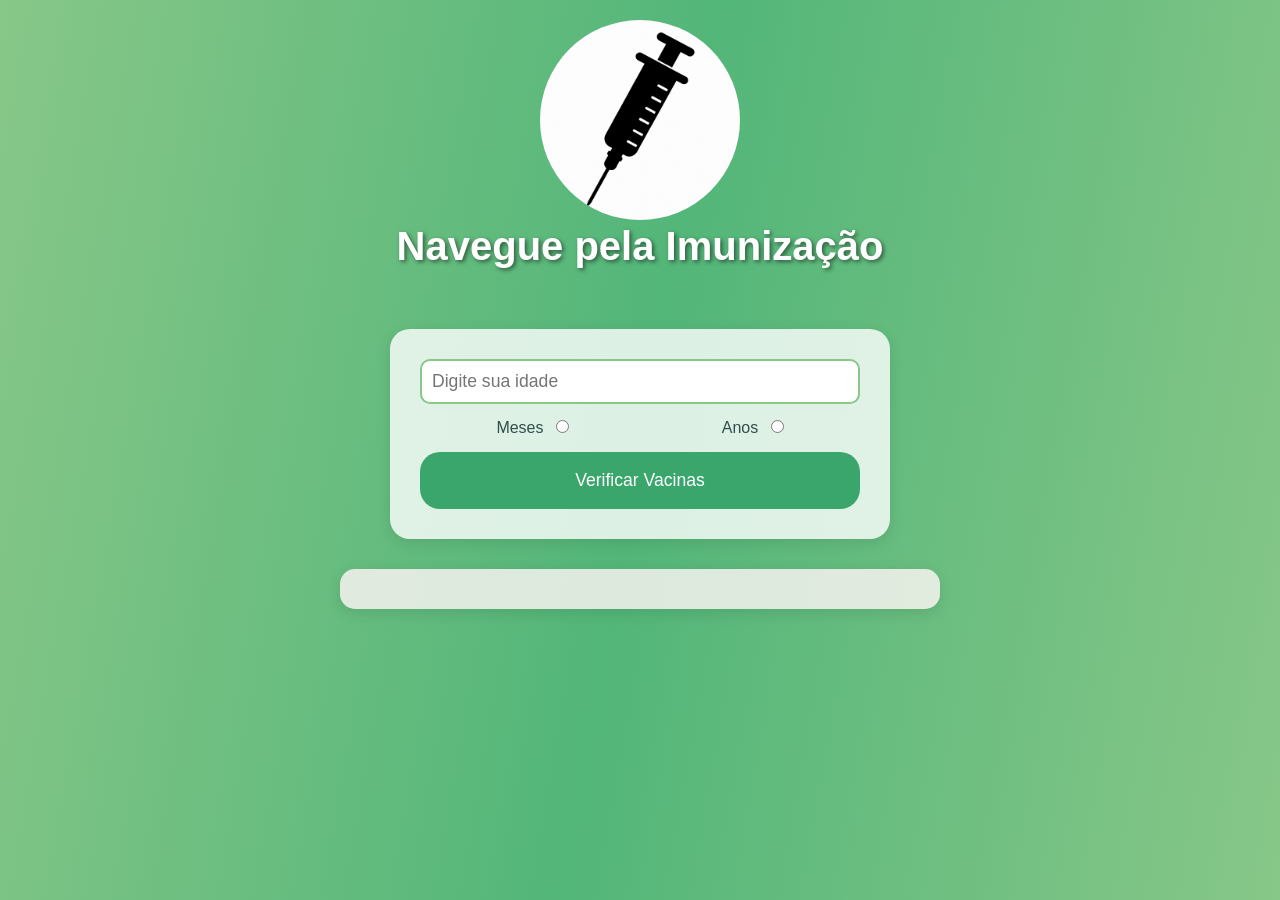
==== index.html @ b2a1108e "renomeei o arquivo" ====
<!DOCTYPE html>
<html lang="en">
<head>
    <meta charset="UTF-8">
    <meta name="viewport" content="width=device-width, initial-scale=1.0">
    <title>Navegue pela Imunização</title>
    <link rel="stylesheet" href="Style.css">
</head>
<body>
    <header>
      <div>
        <img src="img/ChatGPT Image 7 de jul. de 2025, 18_19_42.png" alt="" class="img_topo">
      </div>
      <h1>Navegue pela Imunização</h1>
    </header>

     <section id="caixaIdade">
       <div class="input-idade">
            <input type="number" id="idade" name="idade" min="0" required placeholder="Digite sua idade"> 
                    
          <div class="radio">
             <label for="meses">   Meses
               <input type="radio" id="meses" name="mes_ano" value="mes">
            </label>
                    
            <label for="anos">  Anos
               <input type="radio" id="anos" name="mes_ano" value="ano">
             </label>
          </div> <!--radio-->
            <button type="button" id="verificar" onclick="verificarVacinas()">Verificar Vacinas</button>
       </div> <!--input-idade-->
     </section> <!--caixa-idade-->
            
    <div id="res" class="resultado-scroll"></div>

     <div id="sidebar" class="sidebar">
          <div id="infoVac"></div>
                <button onclick="fecharSidebar()">Fechar</button>
         
           </div>
        </div>

<script src="script.js"></script>
</body>
</html>
---- Style.css ----
/* Reset básico */
* {
  margin: 0;
  padding: 0;
  box-sizing: border-box;
  font-family: 'Segoe UI', Tahoma, Geneva, Verdana, sans-serif;

}

/* Fundo geral com gradiente verde suave */

.img_topo{
  width:200px;
  height: 200px;
  object-fit: cover;
  border-radius: 50%;
}
body {
  background: linear-gradient(100deg, #87c788,#53b679, #87c788);
  min-height: 100vh;
  display: flex;
  flex-direction: column;
  align-items: center;
}

/* Cabeçalho */
header {
  color: #000;
  padding: 20px;
  width: 100%;
  text-align: center;
}

header h1 {
  text-shadow: 2px 2px 4px rgba(0, 0, 0, 0.5);
  color:#fff;
  font-size: 2.5em;
}

/* Seção da idade */
#caixaIdade {
  background-color: #ffffffcc;
  margin-top: 40px;
  padding: 30px;
  border-radius: 20px;
  box-shadow: 0 4px 15px rgba(0, 0, 0, 0.1);
  width: 90%;
  max-width: 500px;
}

/* Input + botão */
.input-idade {
  display: flex;
  flex-direction: column;
  gap: 15px;
}

/* Estilo do input de idade */
.input-idade input[type="number"] {
  padding: 10px;
  font-size: 1.1em;
  border: 2px solid #87c788;
  border-radius: 10px;
  outline: none;
  transition: border-color 0.3s;
}

.input-idade input[type="number"]:focus {
  border-color: #3aa66c;
}

/* Radios (meses/anos) */
.radio {
  display: flex;
  justify-content: space-around;
  font-size: 1em;
  color: #2f4f4f;
}

.radio input[type="radio"] {
  margin-left: 8px;
}

/* Botão */
#verificar {
  background-color: #3aa66c;
  color: white;
  border: none;
  padding: 18px;
  font-size: 1.1em;
  border-radius: 20px;
  cursor: pointer;
  transition: background-color 0.3s;
}

#verificar:hover {
  background-color: #2d8c59;
}

/* Resultado */
#res.resultado-scroll {
  margin-top: 30px;
  background-color: #fff7f7cc;
  padding: 20px;
  border-radius: 15px;
  max-width: 600px;
  width: 90%;
  box-shadow: 0 4px 15px rgba(0, 0, 0, 0.1);
  max-height: 300px;
  overflow-y: auto;
}

/* Sidebar */
.sidebar {
  position: fixed;
  top: 0;
  right: -100%;
  width: 400px;
  height: 100%;
  background-image: url(background_side.png);
  box-shadow: -4px 0 10px rgba(0, 0, 0, 0.1);
  padding: 20px;
  transition: right 0.3s ease-in-out;
  z-index: 1000;
  overflow-y: auto;
  color:#000;
  
}

.sidebar.active {
  right: 0;
}

.sidebar button {
  background-color: rgba(255, 255, 255, 0.9);
  font-weight: 600;
  border: none;
  padding: 10px;
  margin-top: 20px;
  border-radius: 8px;
  cursor: pointer;
  width: 30%;
}

.sidebar button:hover {
  background-color: #2d8c59;
}

.sidebar h2{
  padding: 10px;
  margin-bottom: 10px;
}

.sidebar p{
  font-size: 1.1rem;
  letter-spacing: 1px;
  line-height: 1.6;

}

/*elementos das informações do hyml*/

.txt-idade{
  margin-top:10px;
  padding: 10px;
  color: #000;
  font-weight:600;
  font-size: 1.4em;
}

.vacinas button{
  padding: 8px;
  border-radius: 15px;
  cursor: pointer;
  border-style: none;
  background-color: #fff;
  font-size: 1.2em;
  transition: 1s;
}

.vacinas button:hover{
  background-color:#2f4f4f;
}

.idade_indicada{
  padding-top:8px;
  padding-bottom: 5px;
  letter-spacing: 1px;
  line-height: 1.3;
}

.locais_disponivel{
  font-weight: 600;
  letter-spacing: 1px;
  line-height: 1.6;
}
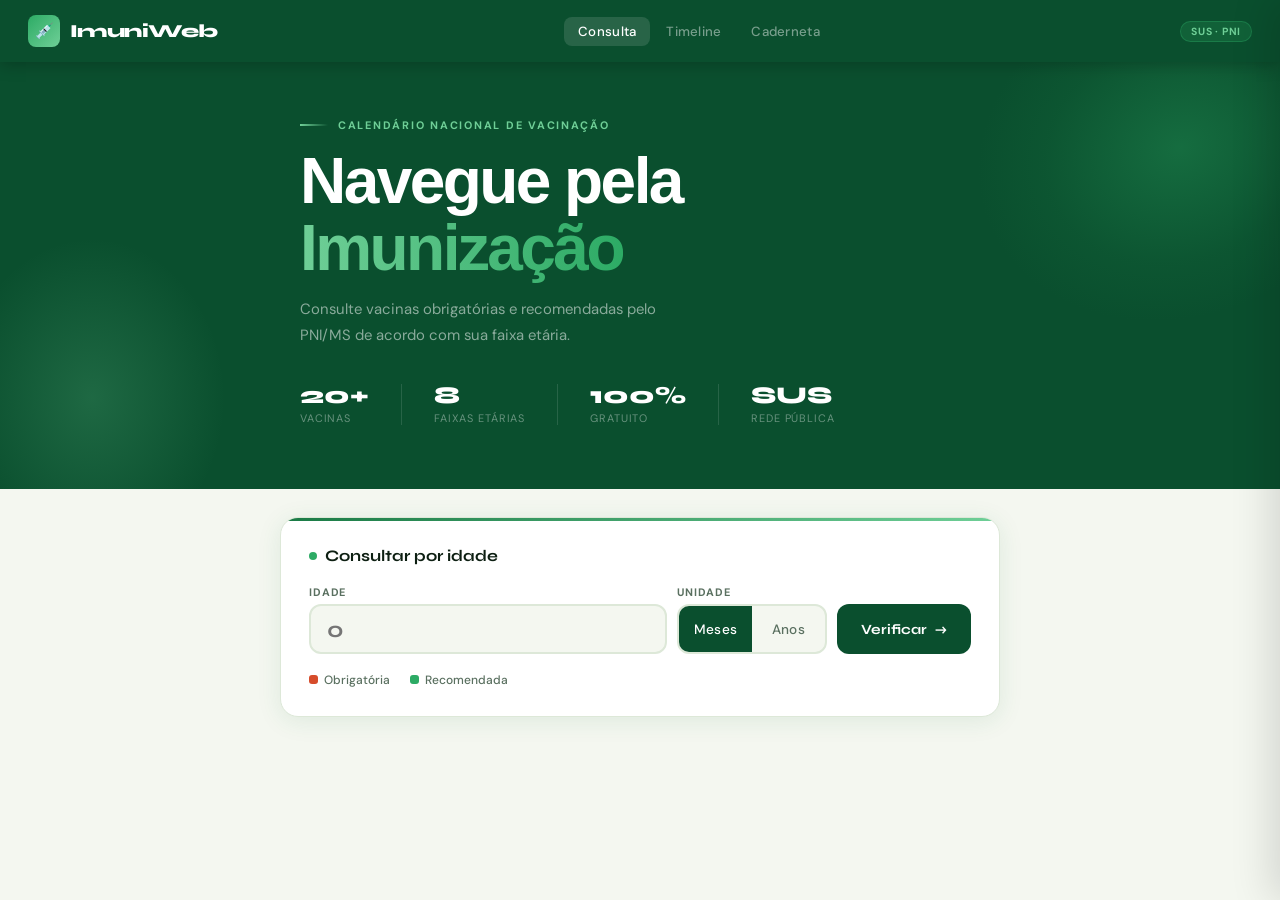
==== commit 70669f7e: "Adiciona novas funcionaidades, Adiciona timeline e caderneta, altera css, html e javaScript" ====
--- a/index.html
+++ b/index.html
@@ -1,45 +1,147 @@
 <!DOCTYPE html>
-<html lang="en">
+<html lang="pt-BR">
 <head>
-    <meta charset="UTF-8">
-    <meta name="viewport" content="width=device-width, initial-scale=1.0">
-    <title>Navegue pela Imunização</title>
-    <link rel="stylesheet" href="Style.css">
+  <meta charset="UTF-8" />
+  <meta name="viewport" content="width=device-width, initial-scale=1.0" />
+  <title>ImuniWeb — Navegue pela Imunização</title>
+  <link rel="preconnect" href="https://fonts.googleapis.com" />
+  <link rel="preconnect" href="https://fonts.gstatic.com" crossorigin />
+  <link href="https://fonts.googleapis.com/css2?family=Syne:wght@400;600;700;800&family=DM+Sans:ital,opsz,wght@0,9..40,300;0,9..40,400;0,9..40,500;1,9..40,300&display=swap" rel="stylesheet" />
+  <link rel="stylesheet" href="style.css" />
 </head>
 <body>
-    <header>
+
+  <!-- ── HEADER ── -->
+  <header>
+    <div class="logo">
+      <div class="logo-pill">💉</div>
+      ImuniWeb
+    </div>
+    <nav class="nav-tabs">
+      <button class="nav-tab active" data-page="consulta">Consulta</button>
+      <button class="nav-tab" data-page="timeline">Timeline</button>
+      <button class="nav-tab" data-page="caderneta">Caderneta</button>
+    </nav>
+    <div class="badge-sus">SUS · PNI</div>
+  </header>
+
+  <!-- ── HERO ── -->
+  <section class="hero">
+    <div class="hero-bg">
+      <div class="hero-bg-grid"></div>
+      <div class="hero-bg-circle1"></div>
+      <div class="hero-bg-circle2"></div>
+    </div>
+    <div class="hero-inner">
+      <div class="eyebrow">Calendário Nacional de Vacinação</div>
+      <h1>Navegue pela<br><em>Imunização</em></h1>
+      <p class="hero-sub">
+        Consulte vacinas obrigatórias e recomendadas pelo PNI/MS de acordo
+        com sua faixa etária. 
+      </p>
+      <div class="stats">
+        <div class="stat"><span class="sn">20+</span><span class="sl">Vacinas</span></div>
+        <div class="sdiv"></div>
+        <div class="stat"><span class="sn">8</span><span class="sl">Faixas etárias</span></div>
+        <div class="sdiv"></div>
+        <div class="stat"><span class="sn">100%</span><span class="sl">Gratuito</span></div>
+        <div class="sdiv"></div>
+        <div class="stat"><span class="sn">SUS</span><span class="sl">Rede pública</span></div>
+      </div>
+    </div>
+  </section>
+
+  <!-- ── MAIN ── -->
+  <main class="views">
+
+    <!-- PAGE: CONSULTA -->
+    <div class="page active" id="page-consulta">
+
+      <div class="card">
+        <div class="card-head">
+          <div class="pulse-dot"></div>
+          Consultar por idade
+        </div>
+        <div class="irow">
+          <div class="iw">
+            <span class="ilabel">Idade</span>
+            <input type="number" id="idadeInput" class="inum" min="0" placeholder="0" />
+          </div>
+          <div>
+            <span class="ilabel">Unidade</span>
+            <div class="toggle">
+              <button class="tbtn active" id="btnM">Meses</button>
+              <button class="tbtn" id="btnA">Anos</button>
+            </div>
+          </div>
+          <button class="btn-go" id="btnVerificar">
+            <span>Verificar</span>
+            <span class="arr">→</span>
+          </button>
+        </div>
+        <div class="legend">
+          <div class="leg"><div class="ldot ob"></div>Obrigatória</div>
+          <div class="leg"><div class="ldot rec"></div>Recomendada</div>
+        </div>
+      </div>
+
+      <div id="filterArea" class="hidden">
+        <div class="search-wrap">
+          <span class="search-ico">🔍</span>
+          <input class="search-inp" id="searchInp" placeholder="Buscar vacina ou doença…" />
+        </div>
+        <div class="filter-row">
+          <button class="fpill active" data-filtro="todos">Todas</button>
+          <button class="fpill ob"     data-filtro="ob">Obrigatórias</button>
+          <button class="fpill rec"    data-filtro="rec">Recomendadas</button>
+        </div>
+      </div>
+
+      <div id="resultsArea"></div>
+    </div>
+
+    <!-- PAGE: TIMELINE -->
+    <div class="page" id="page-timeline">
+      <div class="card">
+        <div class="card-head">📅 Calendário completo por fase</div>
+        <p class="card-desc">
+          Todas as vacinas organizadas por faixa etária, do nascimento à
+          terceira idade. Toque em qualquer vacina para ver detalhes.
+        </p>
+      </div>
+      <div class="timeline" id="timelineContainer"></div>
+    </div>
+
+    <!-- PAGE: CADERNETA -->
+    <div class="page" id="page-caderneta">
+      <div class="cad-info">
+        <h3>Minha Caderneta Virtual</h3>
+        <p>
+          Marque as vacinas que você já tomou para acompanhar sua proteção.
+          Os dados ficam salvos nesta sessão.
+        </p>
+      </div>
+      <div id="progressArea"></div>
+      <div class="cad-check-list" id="cadList"></div>
+    </div>
+
+  </main>
+
+  <!-- ── OVERLAY ── -->
+  <div class="overlay" id="overlay"></div>
+
+  <!-- ── DRAWER ── -->
+  <aside class="drawer" id="drawer" aria-hidden="true">
+    <div class="dhead">
       <div>
-        <img src="img/ChatGPT Image 7 de jul. de 2025, 18_19_42.png" alt="" class="img_topo">
+        <div class="dtype" id="dType"></div>
+        <div class="dtitle" id="dTitle"></div>
       </div>
-      <h1>Navegue pela Imunização</h1>
-    </header>
+      <button class="btn-close" id="btnFechar" aria-label="Fechar">✕</button>
+    </div>
+    <div class="dbody" id="dBody"></div>
+  </aside>
 
-     <section id="caixaIdade">
-       <div class="input-idade">
-            <input type="number" id="idade" name="idade" min="0" required placeholder="Digite sua idade"> 
-                    
-          <div class="radio">
-             <label for="meses">   Meses
-               <input type="radio" id="meses" name="mes_ano" value="mes">
-            </label>
-                    
-            <label for="anos">  Anos
-               <input type="radio" id="anos" name="mes_ano" value="ano">
-             </label>
-          </div> <!--radio-->
-            <button type="button" id="verificar" onclick="verificarVacinas()">Verificar Vacinas</button>
-       </div> <!--input-idade-->
-     </section> <!--caixa-idade-->
-            
-    <div id="res" class="resultado-scroll"></div>
-
-     <div id="sidebar" class="sidebar">
-          <div id="infoVac"></div>
-                <button onclick="fecharSidebar()">Fechar</button>
-         
-           </div>
-        </div>
-
-<script src="script.js"></script>
+  <script src="script.js"></script>
 </body>
 </html>
--- a/style.css
+++ b/style.css
@@ -0,0 +1,966 @@
+
+/* ── RESET & VARS ── */
+*, *::before, *::after {
+  box-sizing: border-box;
+  margin: 0;
+  padding: 0;
+}
+
+:root {
+  --ink:        #0d1f12;
+  --ink2:       #1a3320;
+  --surface:    #f4f7f0;
+  --card:       #ffffff;
+
+  --green-1:    #0a4f2e;   /* escuro — hero, header */
+  --green-2:    #1a7a45;   /* médio — acento forte   */
+  --green-3:    #2dab65;   /* vibrante — hover, CTA  */
+  --green-4:    #6fcf97;   /* claro — highlights     */
+  --green-5:    #d4f0e0;   /* suave — backgrounds    */
+
+  --obrig:      #d64c2b;
+  --recom:      #2dab65;
+
+  --muted:      #5a7060;
+  --border:     #dde8d8;
+  --shadow:     0 4px 24px rgba(26, 122, 69, 0.10);
+
+  --radius-lg:  18px;
+  --radius-md:  12px;
+  --radius-sm:  8px;
+}
+
+html, body { height: 100%; }
+
+body {
+  font-family: 'DM Sans', sans-serif;
+  background: var(--surface);
+  color: var(--ink);
+  min-height: 100vh;
+  overflow-x: hidden;
+  -webkit-font-smoothing: antialiased;
+}
+
+.hidden { display: none !important; }
+
+
+/* ═══════════════════════
+   HEADER
+═══════════════════════ */
+header {
+  background: var(--green-1);
+  padding: 0 1.75rem;
+  position: sticky;
+  top: 0;
+  z-index: 100;
+  display: flex;
+  align-items: center;
+  justify-content: space-between;
+  height: 62px;
+  box-shadow: 0 2px 16px rgba(0,0,0,0.25);
+}
+
+.logo {
+  font-family: 'Syne', sans-serif;
+  font-weight: 800;
+  font-size: 1.15rem;
+  color: #fff;
+  letter-spacing: -0.03em;
+  display: flex;
+  align-items: center;
+  gap: 10px;
+  flex-shrink: 0;
+}
+
+.logo-pill {
+  background: linear-gradient(135deg, var(--green-3), var(--green-4));
+  width: 32px;
+  height: 32px;
+  border-radius: var(--radius-sm);
+  display: flex;
+  align-items: center;
+  justify-content: center;
+  font-size: 0.95rem;
+}
+
+.nav-tabs { display: flex; gap: 2px; }
+
+.nav-tab {
+  background: transparent;
+  border: none;
+  color: rgba(255,255,255,0.45);
+  font-family: 'DM Sans', sans-serif;
+  font-size: 0.83rem;
+  font-weight: 500;
+  padding: 6px 14px;
+  border-radius: var(--radius-sm);
+  cursor: pointer;
+  transition: background 0.2s, color 0.2s;
+  letter-spacing: 0.02em;
+}
+
+.nav-tab.active,
+.nav-tab:hover {
+  background: rgba(255,255,255,0.12);
+  color: #fff;
+}
+
+.badge-sus {
+  font-size: 0.65rem;
+  background: rgba(45,171,101,0.2);
+  color: var(--green-4);
+  border: 1px solid rgba(45,171,101,0.35);
+  padding: 3px 10px;
+  border-radius: 20px;
+  font-weight: 700;
+  letter-spacing: 0.07em;
+  text-transform: uppercase;
+  flex-shrink: 0;
+}
+
+
+/* ═══════════════════════
+   HERO
+═══════════════════════ */
+.hero {
+  position: relative;
+  overflow: hidden;
+  padding: 3.5rem 1.75rem 4rem;
+  background: var(--green-1);
+}
+
+.hero-bg {
+  position: absolute;
+  inset: 0;
+  pointer-events: none;
+  z-index: 0;
+}
+
+/* Grade de pontos verdes */
+.hero-bg-grid {
+  position: absolute;
+  inset: 0;
+  background-size: 28px 28px;
+}
+
+/* Blob orgânico 1 — canto superior direito */
+.hero-bg-circle1 {
+  position: absolute;
+  top: -100px;
+  right: -120px;
+  width: 500px;
+  height: 500px;
+  background: radial-gradient(
+    ellipse 55% 45% at 60% 40%,
+    rgba(45,171,101,0.32) 0%,
+    rgba(26,122,69,0.15) 50%,
+    transparent 75%
+  );
+  transform: rotate(-20deg);
+}
+
+/* Blob orgânico 2 — canto inferior esquerdo */
+.hero-bg-circle2 {
+  position: absolute;
+  bottom: -80px;
+  left: -60px;
+  width: 380px;
+  height: 380px;
+  background: radial-gradient(
+    ellipse 50% 60% at 40% 55%,
+    rgba(111,207,151,0.2) 0%,
+    transparent 70%
+  );
+}
+
+/* Linha decorativa na base do hero */
+.hero-bg-stripe {
+  position: absolute;
+  bottom: 0; left: 0; right: 0;
+  height: 4px;
+  background: linear-gradient(90deg, var(--green-4) 0%, var(--green-3) 40%, var(--green-2) 100%);
+}
+
+.hero-inner {
+  position: relative;
+  z-index: 1;
+  max-width: 680px;
+  margin: 0 auto;
+}
+
+.eyebrow {
+  font-size: 0.68rem;
+  font-weight: 700;
+  color: var(--green-4);
+  letter-spacing: 0.16em;
+  text-transform: uppercase;
+  margin-bottom: 1rem;
+  display: flex;
+  align-items: center;
+  gap: 10px;
+}
+
+.eyebrow::before {
+  content: '';
+  display: inline-block;
+  width: 28px;
+  height: 2px;
+  background: linear-gradient(90deg, var(--green-4), transparent);
+}
+
+.hero h1 {
+  font-family:  sans-serif;
+  font-size: 4rem;
+  color: #fff;
+  line-height: 1.04;
+  letter-spacing: -0.04em;
+  margin-bottom: 1rem;
+}
+
+.hero h1 em {
+  font-style: normal;
+  background: linear-gradient(90deg, var(--green-4), var(--green-3));
+  -webkit-background-clip: text;
+  -webkit-text-fill-color: transparent;
+  background-clip: text;
+}
+
+.hero-sub {
+  color: rgba(255,255,255,0.52);
+  font-size: 0.93rem;
+  max-width: 400px;
+  line-height: 1.72;
+  margin-bottom: 2.25rem;
+}
+
+.stats { display: flex; gap: 2rem; flex-wrap: wrap; }
+.stat  { display: flex; flex-direction: column; }
+
+.sn {
+  font-family: 'Syne', sans-serif;
+  font-size: 1.5rem;
+  font-weight: 800;
+  color: #fff;
+  line-height: 1;
+}
+
+.sl {
+  font-size: 0.68rem;
+  color: rgba(255,255,255,0.38);
+  text-transform: uppercase;
+  letter-spacing: 0.08em;
+  margin-top: 3px;
+}
+
+.sdiv {
+  width: 1px;
+  background: rgba(255,255,255,0.12);
+  align-self: stretch;
+}
+
+
+/* ═══════════════════════
+   VIEWS / LAYOUT
+═══════════════════════ */
+.views {
+  max-width: 760px;
+  margin: 0 auto;
+  padding: 1.75rem 1.25rem 4rem;
+}
+
+.page { display: none; }
+.page.active { display: block; }
+
+
+/* ═══════════════════════
+   CARD
+═══════════════════════ */
+.card {
+  background: var(--card);
+  border-radius: var(--radius-lg);
+  padding: 1.75rem;
+  box-shadow: var(--shadow);
+  border: 1px solid var(--border);
+  margin-bottom: 1.25rem;
+  position: relative;
+  overflow: hidden;
+}
+
+.card::before {
+  content: '';
+  position: absolute;
+  top: 0; left: 0; right: 0;
+  height: 3px;
+  background: linear-gradient(90deg, var(--green-2), var(--green-4));
+}
+
+.card-head {
+  font-family: 'Syne', sans-serif;
+  font-weight: 700;
+  font-size: 1rem;
+  margin-bottom: 1.25rem;
+  display: flex;
+  align-items: center;
+  gap: 8px;
+  color: var(--ink);
+}
+
+.card-desc {
+  font-size: 0.85rem;
+  color: var(--muted);
+  line-height: 1.65;
+}
+
+.pulse-dot {
+  width: 8px;
+  height: 8px;
+  border-radius: 50%;
+  background: var(--green-3);
+  animation: pulse 2s infinite;
+  flex-shrink: 0;
+}
+
+@keyframes pulse {
+  0%, 100% { opacity: 1; transform: scale(1); }
+  50%       { opacity: 0.5; transform: scale(1.6); }
+}
+
+
+/* ═══════════════════════
+   INPUT ROW
+═══════════════════════ */
+.irow {
+  display: flex;
+  gap: 10px;
+  align-items: flex-end;
+  flex-wrap: wrap;
+  margin-bottom: 1.1rem;
+}
+
+.iw { flex: 1; min-width: 100px; }
+
+.ilabel {
+  font-size: 0.68rem;
+  font-weight: 700;
+  color: var(--muted);
+  text-transform: uppercase;
+  letter-spacing: 0.08em;
+  margin-bottom: 5px;
+  display: block;
+}
+
+.inum {
+  width: 100%;
+  height: 50px;
+  border: 2px solid var(--border);
+  border-radius: var(--radius-md);
+  padding: 0 1rem;
+  font-family: 'Syne', sans-serif;
+  font-size: 1.4rem;
+  font-weight: 700;
+  color: var(--ink);
+  background: var(--surface);
+  outline: none;
+  transition: border-color 0.2s, background 0.2s;
+  
+}
+
+.inum::-webkit-outer-spin-button,
+.inum::-webkit-inner-spin-button { -webkit-appearance: none; }
+
+.inum:focus {
+  border-color: var(--green-2);
+  background: #fff;
+}
+
+.toggle {
+  display: flex;
+  background: var(--surface);
+  border: 2px solid var(--border);
+  border-radius: var(--radius-md);
+  overflow: hidden;
+  height: 50px;
+  min-width: 150px;
+}
+
+.tbtn {
+  flex: 1;
+  border: none;
+  background: transparent;
+  font-family: 'DM Sans', sans-serif;
+  font-size: 0.85rem;
+  font-weight: 500;
+  color: var(--muted);
+  cursor: pointer;
+  transition: background 0.2s, color 0.2s;
+  letter-spacing: 0.02em;
+}
+
+.tbtn.active {
+  background: var(--green-1);
+  color: #fff;
+}
+
+.btn-go {
+  height: 50px;
+  padding: 0 1.5rem;
+  background: var(--green-1);
+  color: #fff;
+  border: none;
+  border-radius: var(--radius-md);
+  font-family: 'Syne', sans-serif;
+  font-size: 0.88rem;
+  font-weight: 700;
+  cursor: pointer;
+  white-space: nowrap;
+  display: flex;
+  align-items: center;
+  gap: 8px;
+  transition: transform 0.15s;
+  position: relative;
+  overflow: hidden;
+}
+
+.btn-go::after {
+  content: '';
+  position: absolute;
+  inset: 0;
+  background: linear-gradient(135deg, var(--green-2), var(--green-3));
+  opacity: 0;
+  transition: opacity 0.3s;
+}
+
+.btn-go:hover::after { opacity: 1; }
+.btn-go:active       { transform: scale(0.97); }
+.btn-go span, .btn-go .arr { position: relative; z-index: 1; }
+
+.legend { display: flex; gap: 1.25rem; flex-wrap: wrap; }
+
+.leg {
+  display: flex;
+  align-items: center;
+  gap: 6px;
+  font-size: 0.75rem;
+  color: var(--muted);
+  font-weight: 500;
+}
+
+.ldot { width: 9px; height: 9px; border-radius: 3px; }
+.ldot.ob  { background: var(--obrig); }
+.ldot.rec { background: var(--recom); }
+
+
+/* ═══════════════════════
+   SEARCH + FILTERS
+═══════════════════════ */
+.search-wrap { position: relative; margin-bottom: 1rem; }
+
+.search-ico {
+  position: absolute;
+  left: 14px;
+  top: 50%;
+  transform: translateY(-50%);
+  color: var(--muted);
+  font-size: 0.9rem;
+  pointer-events: none;
+}
+
+.search-inp {
+  width: 100%;
+  height: 44px;
+  padding: 0 1rem 0 2.6rem;
+  border: 2px solid var(--border);
+  border-radius: var(--radius-md);
+  font-family: 'DM Sans', sans-serif;
+  font-size: 0.88rem;
+  color: var(--ink);
+  background: #fff;
+  outline: none;
+  transition: border-color 0.2s;
+}
+
+.search-inp:focus { border-color: var(--green-2); }
+
+.filter-row { display: flex; gap: 6px; flex-wrap: wrap; margin-bottom: 1.25rem; }
+
+.fpill {
+  background: #fff;
+  border: 1.5px solid var(--border);
+  border-radius: 20px;
+  padding: 5px 14px;
+  font-size: 0.75rem;
+  font-weight: 600;
+  color: var(--muted);
+  cursor: pointer;
+  transition: all 0.2s;
+  letter-spacing: 0.02em;
+}
+
+.fpill:hover      { border-color: var(--green-2); color: var(--green-2); }
+.fpill.active     { background: var(--green-1); border-color: var(--green-1); color: #fff; }
+.fpill.ob.active  { background: var(--obrig); border-color: var(--obrig); color: #fff; }
+.fpill.rec.active { background: var(--recom); border-color: var(--recom); color: #fff; }
+
+
+/* ═══════════════════════
+   RESULTS
+═══════════════════════ */
+.rhead {
+  display: flex;
+  align-items: center;
+  justify-content: space-between;
+  margin-bottom: 0.9rem;
+  flex-wrap: wrap;
+  gap: 8px;
+}
+
+.rtitle {
+  font-family: 'Syne', sans-serif;
+  font-weight: 700;
+  font-size: 0.98rem;
+  color: var(--ink);
+}
+
+.rcount { font-size: 0.78rem; color: var(--muted); }
+
+.vgrid {
+  display: grid;
+  grid-template-columns: repeat(auto-fill, minmax(210px, 1fr));
+  gap: 10px;
+}
+
+
+/* ═══════════════════════
+   VACCINE CARD
+═══════════════════════ */
+.vc {
+  background: var(--card);
+  border: 1.5px solid var(--border);
+  border-radius: 14px;
+  padding: 1.1rem;
+  cursor: pointer;
+  transition: transform 0.2s, box-shadow 0.2s, border-color 0.2s;
+  position: relative;
+  overflow: hidden;
+  animation: fup 0.38s ease both;
+}
+
+.vc:hover {
+  transform: translateY(-3px);
+  box-shadow: 0 8px 28px rgba(26,122,69,0.14);
+  border-color: var(--green-2);
+}
+
+@keyframes fup {
+  from { opacity: 0; transform: translateY(12px); }
+  to   { opacity: 1; transform: translateY(0); }
+}
+
+.vc::before {
+  content: '';
+  position: absolute;
+  left: 0; top: 0; bottom: 0;
+  width: 4px;
+}
+
+.vc.ob::before  { background: var(--obrig); }
+.vc.rec::before { background: var(--recom); }
+
+.vtype {
+  font-size: 0.64rem;
+  font-weight: 700;
+  text-transform: uppercase;
+  letter-spacing: 0.1em;
+  margin-bottom: 5px;
+}
+
+.vc.ob  .vtype { color: var(--obrig); }
+.vc.rec .vtype { color: var(--recom); }
+
+.vname {
+  font-family: 'Syne', sans-serif;
+  font-size: 0.88rem;
+  font-weight: 700;
+  color: var(--ink);
+  margin-bottom: 3px;
+  line-height: 1.3;
+}
+
+.vprot { font-size: 0.75rem; color: var(--muted); line-height: 1.45; }
+
+.vmore {
+  margin-top: 9px;
+  font-size: 0.7rem;
+  color: var(--green-2);
+  font-weight: 600;
+  display: flex;
+  align-items: center;
+  gap: 4px;
+}
+
+
+/* ═══════════════════════
+   EMPTY STATE
+═══════════════════════ */
+.empty { text-align: center; padding: 3rem 1rem; color: var(--muted); }
+.eico  { font-size: 2.2rem; margin-bottom: 0.9rem; opacity: 0.4; }
+
+.empty h3 {
+  font-family: 'Syne', sans-serif;
+  font-weight: 700;
+  color: var(--ink);
+  margin-bottom: 0.4rem;
+}
+
+.empty p { font-size: 0.85rem; }
+
+
+/* ═══════════════════════
+   TIMELINE VIEW
+═══════════════════════ */
+.tl-phase { margin-bottom: 2rem; }
+
+.tl-phase-head {
+  display: flex;
+  align-items: center;
+  gap: 10px;
+  margin-bottom: 1rem;
+  padding-bottom: 0.6rem;
+  border-bottom: 1.5px solid var(--border);
+}
+
+.tl-phase-ico {
+  width: 36px;
+  height: 36px;
+  border-radius: 10px;
+  display: flex;
+  align-items: center;
+  justify-content: center;
+  font-size: 1.1rem;
+  flex-shrink: 0;
+}
+
+.tl-phase-title {
+  font-family: 'Syne', sans-serif;
+  font-weight: 700;
+  font-size: 0.95rem;
+  color: var(--ink);
+}
+
+.tl-phase-sub { font-size: 0.75rem; color: var(--muted); margin-top: 1px; }
+
+.tl-items { display: flex; flex-direction: column; gap: 8px; }
+
+.tl-item {
+  background: #fff;
+  border: 1.5px solid var(--border);
+  border-radius: var(--radius-md);
+  padding: 0.9rem 1rem;
+  display: flex;
+  align-items: center;
+  gap: 12px;
+  cursor: pointer;
+  transition: border-color 0.2s, box-shadow 0.2s;
+}
+
+.tl-item:hover {
+  border-color: var(--green-2);
+  box-shadow: 0 4px 16px rgba(26,122,69,0.09);
+}
+
+.tl-dot { width: 10px; height: 10px; border-radius: 50%; flex-shrink: 0; }
+.tl-dot.ob  { background: var(--obrig); }
+.tl-dot.rec { background: var(--recom); }
+
+.tl-info { flex: 1; }
+
+.tl-name {
+  font-family: 'Syne', sans-serif;
+  font-size: 0.88rem;
+  font-weight: 700;
+  color: var(--ink);
+}
+
+.tl-prot { font-size: 0.75rem; color: var(--muted); margin-top: 1px; }
+.tl-arr  { font-size: 0.8rem; color: var(--muted); }
+
+
+/* ═══════════════════════
+   CADERNETA VIEW
+═══════════════════════ */
+.cad-info {
+  background: linear-gradient(135deg, var(--green-1), var(--ink2));
+  border-radius: 14px;
+  padding: 1.5rem;
+  color: #fff;
+  margin-bottom: 1.25rem;
+  position: relative;
+  overflow: hidden;
+}
+
+.cad-info::before {
+  content: '';
+  position: absolute;
+  top: -40px; right: -40px;
+  width: 180px; height: 180px;
+  border-radius: 50%;
+  background: radial-gradient(circle, rgba(111,207,151,0.18) 0%, transparent 70%);
+  pointer-events: none;
+}
+
+.cad-info::after {
+  content: '💉';
+  position: absolute;
+  right: 1.25rem; top: 1.25rem;
+  font-size: 2rem;
+  opacity: 0.18;
+}
+
+.cad-info h3 {
+  font-family: 'Syne', sans-serif;
+  font-size: 1.05rem;
+  font-weight: 800;
+  margin-bottom: 0.4rem;
+}
+
+.cad-info p { font-size: 0.82rem; color: rgba(255,255,255,0.58); line-height: 1.6; }
+
+.prog-label {
+  font-size: 0.75rem;
+  color: var(--muted);
+  margin-bottom: 0.4rem;
+  display: flex;
+  justify-content: space-between;
+}
+
+.progress-bar-wrap {
+  background: var(--green-5);
+  border-radius: 20px;
+  height: 8px;
+  margin: 0 0 1rem;
+  overflow: hidden;
+}
+
+.progress-bar-fill {
+  height: 100%;
+  border-radius: 20px;
+  background: linear-gradient(90deg, var(--green-2), var(--green-3));
+  transition: width 0.4s ease;
+}
+
+.cad-check-list { display: flex; flex-direction: column; gap: 8px; }
+
+.cad-row {
+  display: flex;
+  align-items: center;
+  gap: 12px;
+  background: #fff;
+  border: 1.5px solid var(--border);
+  border-radius: var(--radius-md);
+  padding: 0.9rem 1rem;
+  cursor: pointer;
+  transition: background 0.2s;
+  user-select: none;
+}
+
+.cad-row:hover { background: var(--surface); }
+
+.cad-check {
+  width: 22px;
+  height: 22px;
+  border: 2px solid var(--border);
+  border-radius: 6px;
+  display: flex;
+  align-items: center;
+  justify-content: center;
+  flex-shrink: 0;
+  transition: background 0.2s, border-color 0.2s;
+  font-size: 0.7rem;
+}
+
+.cad-row.checked .cad-check {
+  background: var(--green-2);
+  border-color: var(--green-2);
+  color: #fff;
+}
+
+.cad-row.checked .cad-row-name {
+  color: var(--muted);
+  text-decoration: line-through;
+}
+
+.cad-row-name {
+  font-family: 'Syne', sans-serif;
+  font-size: 0.88rem;
+  font-weight: 700;
+  color: var(--ink);
+  flex: 1;
+  transition: color 0.2s;
+}
+
+.cad-row-type {
+  font-size: 0.65rem;
+  font-weight: 700;
+  text-transform: uppercase;
+  letter-spacing: 0.08em;
+}
+
+.cad-row.obType  .cad-row-type { color: var(--obrig); }
+.cad-row.recType .cad-row-type { color: var(--recom); }
+
+
+/* ═══════════════════════
+   OVERLAY + DRAWER
+═══════════════════════ */
+.overlay {
+  position: fixed;
+  inset: 0;
+  background: rgba(10, 31, 18, 0.6);
+  backdrop-filter: blur(5px);
+  z-index: 200;
+  opacity: 0;
+  pointer-events: none;
+  transition: opacity 0.3s;
+}
+
+.overlay.open { opacity: 1; pointer-events: all; }
+
+.drawer {
+  position: fixed;
+  right: 0; top: 0; bottom: 0;
+  width: min(420px, 100vw);
+  background: #fff;
+  z-index: 300;
+  transform: translateX(100%);
+  transition: transform 0.35s cubic-bezier(0.4, 0, 0.2, 1);
+  display: flex;
+  flex-direction: column;
+  box-shadow: -8px 0 40px rgba(0, 0, 0, 0.14);
+}
+
+.drawer.open { transform: translateX(0); }
+
+.dhead {
+  padding: 1.4rem 1.4rem 0.9rem;
+  border-bottom: 1px solid var(--border);
+  display: flex;
+  align-items: flex-start;
+  justify-content: space-between;
+  gap: 1rem;
+}
+
+.dtype {
+  font-size: 0.68rem;
+  font-weight: 700;
+  text-transform: uppercase;
+  letter-spacing: 0.1em;
+  margin-bottom: 4px;
+}
+
+.dtitle {
+  font-family: 'Syne', sans-serif;
+  font-size: 1.35rem;
+  font-weight: 800;
+  color: var(--ink);
+  line-height: 1.15;
+}
+
+.btn-close {
+  width: 34px;
+  height: 34px;
+  border-radius: 9px;
+  border: 1.5px solid var(--border);
+  background: var(--surface);
+  cursor: pointer;
+  display: flex;
+  align-items: center;
+  justify-content: center;
+  font-size: 1rem;
+  color: var(--muted);
+  flex-shrink: 0;
+  transition: background 0.2s;
+}
+
+.btn-close:hover { background: var(--green-5); }
+
+.dbody {
+  flex: 1;
+  overflow-y: auto;
+  padding: 1.4rem;
+  display: flex;
+  flex-direction: column;
+  gap: 1.1rem;
+}
+
+.dbody::-webkit-scrollbar { width: 4px; }
+.dbody::-webkit-scrollbar-thumb { background: var(--border); border-radius: 2px; }
+
+.iblock {
+  background: var(--surface);
+  border-radius: 11px;
+  padding: 0.9rem 1rem;
+}
+
+.iblabel {
+  font-size: 0.67rem;
+  font-weight: 700;
+  color: var(--muted);
+  text-transform: uppercase;
+  letter-spacing: 0.08em;
+  margin-bottom: 5px;
+}
+
+.iblock p { font-size: 0.88rem; color: var(--ink); line-height: 1.6; }
+
+.dose-pills { display: flex; flex-wrap: wrap; gap: 6px; margin-top: 5px; }
+
+.dpill {
+  background: var(--green-1);
+  color: #fff;
+  font-size: 0.7rem;
+  font-weight: 700;
+  padding: 4px 12px;
+  border-radius: 20px;
+  letter-spacing: 0.02em;
+}
+
+.sus-badge-d {
+  background: linear-gradient(135deg, var(--green-1), var(--green-2));
+  border-radius: 10px;
+  padding: 0.85rem 1rem;
+  color: #fff;
+  display: flex;
+  align-items: center;
+  gap: 0.75rem;
+  font-size: 0.82rem;
+  font-weight: 500;
+}
+
+.sus-badge-d strong {
+  font-family: 'Syne', sans-serif;
+  font-size: 0.9rem;
+  display: block;
+  margin-bottom: 2px;
+}
+
+.sus-ico { font-size: 1.5rem; }
+
+
+/* ═══════════════════════
+   RESPONSIVE
+═══════════════════════ */
+@media (max-width: 480px) {
+  .hero     { padding: 2rem 1rem 2.5rem; }
+  .hero h1  { font-size: 1.85rem; }
+  .views    { padding: 1.25rem 0.9rem 3rem; }
+  .card     { padding: 1.25rem; }
+  .irow     { gap: 8px; }
+  .btn-go   { width: 100%; justify-content: center; }
+  .stats    { gap: 1.25rem; }
+  .nav-tabs { display: none; }
+  .vgrid    { grid-template-columns: 1fr 1fr; }
+}
+
+@media (max-width: 360px) {
+  .vgrid { grid-template-columns: 1fr; }
+}
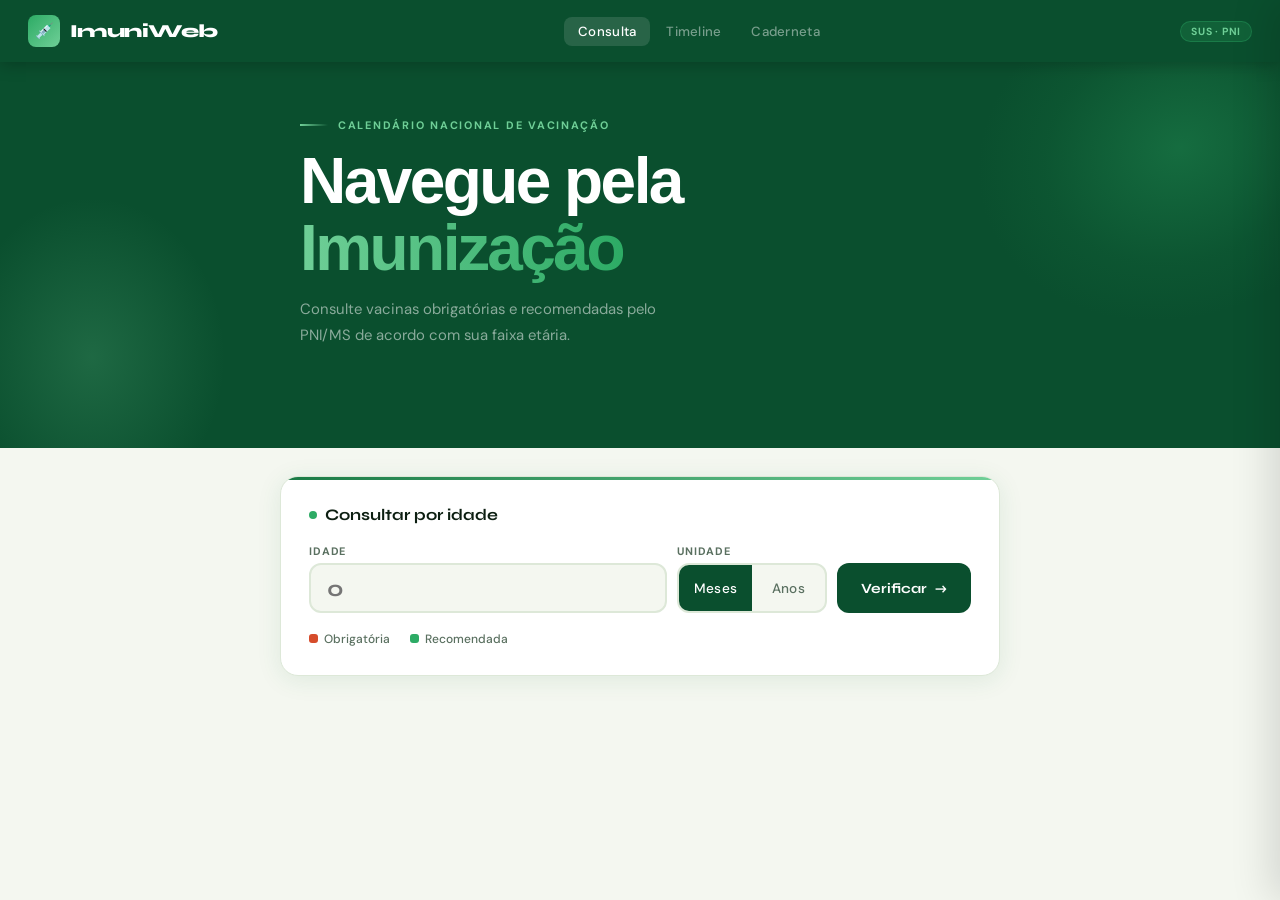
==== commit f4bbee67: "Remove uma sessão, Atualiza Readme" ====
--- a/index.html
+++ b/index.html
@@ -39,16 +39,7 @@
         Consulte vacinas obrigatórias e recomendadas pelo PNI/MS de acordo
         com sua faixa etária. 
       </p>
-      <div class="stats">
-        <div class="stat"><span class="sn">20+</span><span class="sl">Vacinas</span></div>
-        <div class="sdiv"></div>
-        <div class="stat"><span class="sn">8</span><span class="sl">Faixas etárias</span></div>
-        <div class="sdiv"></div>
-        <div class="stat"><span class="sn">100%</span><span class="sl">Gratuito</span></div>
-        <div class="sdiv"></div>
-        <div class="stat"><span class="sn">SUS</span><span class="sl">Rede pública</span></div>
-      </div>
-    </div>
+  
   </section>
 
   <!-- ── MAIN ── -->
--- a/style.css
+++ b/style.css
@@ -233,8 +233,6 @@
   margin-bottom: 2.25rem;
 }
 
-.stats { display: flex; gap: 2rem; flex-wrap: wrap; }
-.stat  { display: flex; flex-direction: column; }
 
 .sn {
   font-family: 'Syne', sans-serif;
